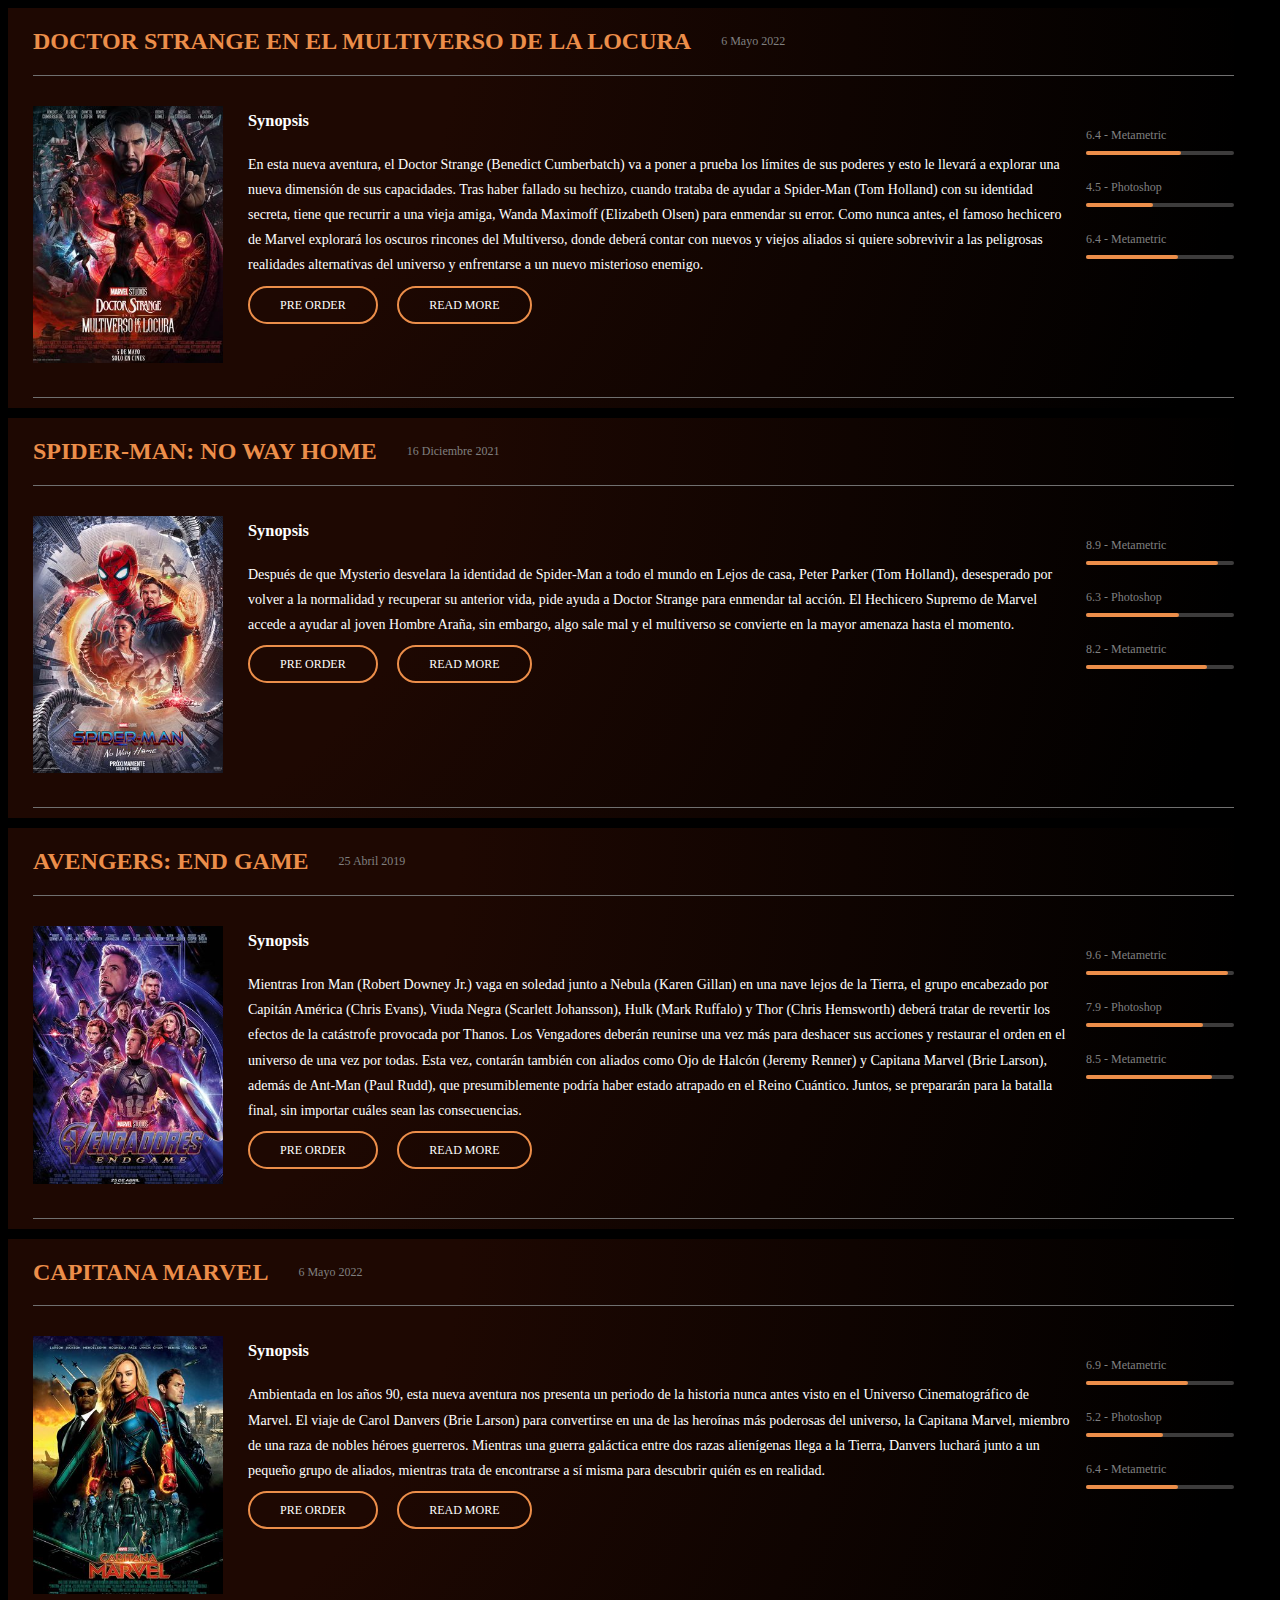
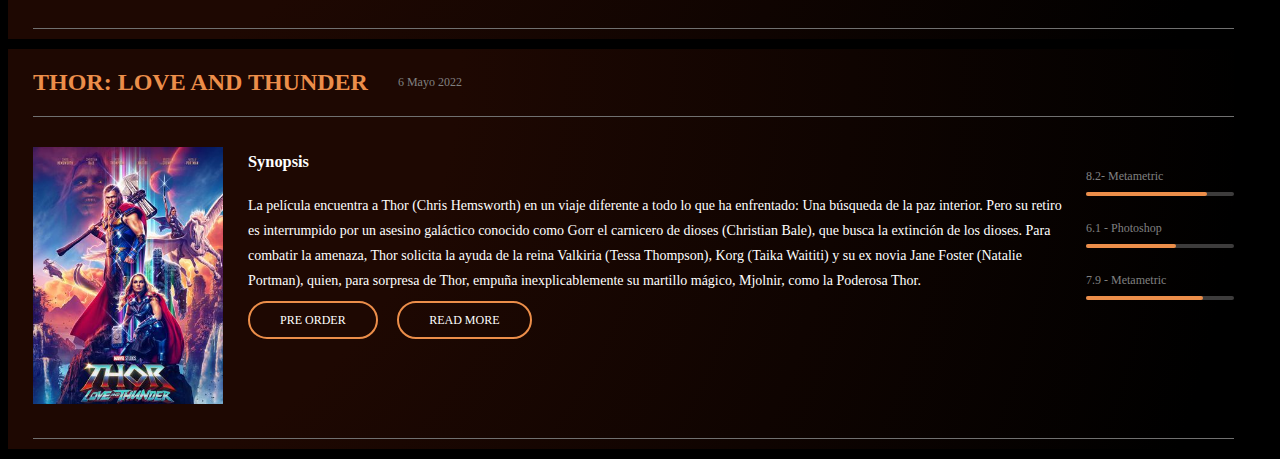
==== peliculas.html @ 1c9969d5 "primer commit" ====
<!DOCTYPE html>
<html lang="en">
<head>
    <meta charset="UTF-8">
    <meta http-equiv="X-UA-Compatible" content="IE=edge">
    <meta name="viewport" content="width=device-width, initial-scale=1.0">
    <link rel="stylesheet" href="css/style.css">
    <title>Document</title>
</head>
<body>
    <section>
        <article class="card">
            <div class="card-header">
                <div class="title"><h2>Doctor Strange en el multiverso de la locura</h2></div>
                <div class="date">6 Mayo 2022</div>
                <div class="redes">
                    <a href=""><i class="facebook"></i></a>
                </div>
            </div>
            <div class="card-content">
                <div class="poster">
                    <img src="images/doctor-strange-poster.jpg" alt="Poster Doctor Strange 2">
                </div>
                <div class="descripcion">
                    <h3>Synopsis</h3>
                    <p>En esta nueva aventura, el Doctor Strange (Benedict Cumberbatch) va a poner a prueba los límites de sus poderes y esto le llevará a explorar una nueva dimensión de sus capacidades. Tras haber fallado su hechizo, cuando trataba de ayudar a Spider-Man (Tom Holland) con su identidad secreta,  tiene que recurrir a una vieja amiga, Wanda Maximoff (Elizabeth Olsen) para enmendar su error. Como nunca antes, el famoso hechicero de Marvel explorará los oscuros rincones del Multiverso, donde deberá contar con nuevos y viejos aliados si quiere sobrevivir a las peligrosas realidades alternativas del universo y enfrentarse a un nuevo misterioso enemigo.</p>
                    <a href="" class="orden boton">PRE ORDER</a>
                    <a href="" class="leer-mas boton">READ MORE</a>
                </div>
                <div class="valoracion">
                    <p class="metricas">6.4 - Metametric</p>
                    <div class="barra">
                        <div class="puntaje" style="width: 64%;"></div>
                    </div>
                    <p class="metricas">4.5 - Photoshop</p>
                    <div class="barra">
                        <div class="puntaje" style="width: 45%;"></div>
                    </div>
                    <p class="metricas">6.4 - Metametric</p>
                    <div class="barra">
                        <div class="puntaje" style="width: 62%;"></div>
                    </div>
                </div>
            </div>
        </article>
        <article class="card">
            <div class="card-header">
                <div class="title"><h2>Spider-Man: No Way Home</h2></div>
                <div class="date">16 Diciembre 2021</div>
                <div class="redes">
                    <a href=""><i class="facebook"></i></a>
                </div>
            </div>
            <div class="card-content">
                <div class="poster">
                    <img src="images/Spiderman_no_way_home.jpg" alt="Poster Spiderman No Way Home">
                </div>
                <div class="descripcion">
                    <h3>Synopsis</h3>
                    <p>Después de que Mysterio desvelara la identidad de Spider-Man a todo el mundo en Lejos de casa, Peter Parker (Tom Holland), desesperado por volver a la normalidad y recuperar su anterior vida, pide ayuda a Doctor Strange para enmendar tal acción. El Hechicero Supremo de Marvel accede a ayudar al joven Hombre Araña, sin embargo, algo sale mal y el multiverso se convierte en la mayor amenaza hasta el momento.</p>
                    <a href="" class="orden boton">PRE ORDER</a>
                    <a href="" class="leer-mas boton">READ MORE</a>
                </div>
                <div class="valoracion">
                    <p class="metricas">8.9 - Metametric</p>
                    <div class="barra">
                        <div class="puntaje" style="width: 89%;"></div>
                    </div>
                    <p class="metricas">6.3 - Photoshop</p>
                    <div class="barra">
                        <div class="puntaje" style="width: 63%;"></div>
                    </div>
                    <p class="metricas">8.2 - Metametric</p>
                    <div class="barra">
                        <div class="puntaje" style="width: 82%;"></div>
                    </div>
                </div>
            </div>
        </article>
        <article class="card">
            <div class="card-header">
                <div class="title"><h2>Avengers: End Game</h2></div>
                <div class="date">25 Abril 2019</div>
                <div class="redes">
                    <a href=""><i class="facebook"></i></a>
                </div>
            </div>
            <div class="card-content">
                <div class="poster">
                    <img src="images/avengers_end_game.jpg" alt="Poster Avengers End Game">
                </div>
                <div class="descripcion">
                    <h3>Synopsis</h3>
                    <p>Mientras Iron Man (Robert Downey Jr.) vaga en soledad junto a Nebula (Karen Gillan) en una nave lejos de la Tierra, el grupo encabezado por Capitán América (Chris Evans), Viuda Negra (Scarlett Johansson), Hulk (Mark Ruffalo) y Thor (Chris Hemsworth) deberá tratar de revertir los efectos de la catástrofe provocada por Thanos. Los Vengadores deberán reunirse una vez más para deshacer sus acciones y restaurar el orden en el universo de una vez por todas. Esta vez, contarán también con aliados como Ojo de Halcón (Jeremy Renner) y Capitana Marvel (Brie Larson), además de Ant-Man (Paul Rudd), que presumiblemente podría haber estado atrapado en el Reino Cuántico. Juntos, se prepararán para la batalla final, sin importar cuáles sean las consecuencias.</p>
                    <a href="" class="orden boton">PRE ORDER</a>
                    <a href="" class="leer-mas boton">READ MORE</a>
                </div>
                <div class="valoracion">
                    <p class="metricas">9.6 - Metametric</p>
                    <div class="barra">
                        <div class="puntaje" style="width: 96%;"></div>
                    </div>
                    <p class="metricas">7.9 - Photoshop</p>
                    <div class="barra">
                        <div class="puntaje" style="width: 79%;"></div>
                    </div>
                    <p class="metricas">8.5 - Metametric</p>
                    <div class="barra">
                        <div class="puntaje" style="width: 85%;"></div>
                    </div>
                </div>
            </div>
        </article>
        <article class="card">
            <div class="card-header">
                <div class="title"><h2>Capitana Marvel</h2></div>
                <div class="date">6 Mayo 2022</div>
                <div class="redes">
                    <a href=""><i class="facebook"></i></a>
                </div>
            </div>
            <div class="card-content">
                <div class="poster">
                    <img src="images/capitana_marvel.jpg" alt="Poster Capitana Marvel">
                </div>
                <div class="descripcion">
                    <h3>Synopsis</h3>
                    <p>Ambientada en los años 90, esta nueva aventura nos presenta un periodo de la historia nunca antes visto en el Universo Cinematográfico de Marvel. El viaje de Carol Danvers (Brie Larson) para convertirse en una de las heroínas más poderosas del universo, la Capitana Marvel, miembro de una raza de nobles héroes guerreros. Mientras una guerra galáctica entre dos razas alienígenas llega a la Tierra, Danvers luchará junto a un pequeño grupo de aliados, mientras trata de encontrarse a sí misma para descubrir quién es en realidad.</p>
                    <a href="" class="orden boton">PRE ORDER</a>
                    <a href="" class="leer-mas boton">READ MORE</a>
                </div>
                <div class="valoracion">
                    <p class="metricas">6.9 - Metametric</p>
                    <div class="barra">
                        <div class="puntaje" style="width: 69%;"></div>
                    </div>
                    <p class="metricas">5.2 - Photoshop</p>
                    <div class="barra">
                        <div class="puntaje" style="width: 52%;"></div>
                    </div>
                    <p class="metricas">6.4 - Metametric</p>
                    <div class="barra">
                        <div class="puntaje" style="width: 62%;"></div>
                    </div>
                </div>
            </div>
        </article>
        <article class="card">
            <div class="card-header">
                <div class="title"><h2>Thor: Love and Thunder</h2></div>
                <div class="date">6 Mayo 2022</div>
                <div class="redes">
                    <a href=""><i class="facebook"></i></a>
                </div>
            </div>
            <div class="card-content">
                <div class="poster">
                    <img src="images/thor_love_and_thunder.jpg" alt="Poster Thor Love and Thunder">
                </div>
                <div class="descripcion">
                    <h3>Synopsis</h3>
                    <p>La película encuentra a Thor (Chris Hemsworth) en un viaje diferente a todo lo que ha enfrentado: Una búsqueda de la paz interior. Pero su retiro es interrumpido por un asesino galáctico conocido como Gorr el carnicero de dioses (Christian Bale), que busca la extinción de los dioses. Para combatir la amenaza, Thor solicita la ayuda de la reina Valkiria (Tessa Thompson), Korg (Taika Waititi) y su ex novia Jane Foster (Natalie Portman), quien, para sorpresa de Thor, empuña inexplicablemente su martillo mágico, Mjolnir, como la Poderosa Thor.</p>
                    <a href="" class="orden boton">PRE ORDER</a>
                    <a href="" class="leer-mas boton">READ MORE</a>
                </div>
                <div class="valoracion">
                    <p class="metricas">8.2- Metametric</p>
                    <div class="barra">
                        <div class="puntaje" style="width: 82%;"></div>
                    </div>
                    <p class="metricas">6.1 - Photoshop</p>
                    <div class="barra">
                        <div class="puntaje" style="width: 61%;"></div>
                    </div>
                    <p class="metricas">7.9 - Metametric</p>
                    <div class="barra">
                        <div class="puntaje" style="width: 79%;"></div>
                    </div>
                </div>
            </div>
        </article>
    </section>
</body>
</html>
---- css/style.css ----
.fondo{
    background-image: url("../images/fondo.jpg");
    background-position: center center;
    height: 640px;
    display: flex;
    flex-flow: column wrap;
    justify-content: center;
    align-items: center;

}
.principal{
    margin: 10px;
    padding: 10px;
    background-color: rgb(255, 0, 0);
    color: white;
    text-align: center;
    border-radius: 6px;
    text-decoration: none;
    font-weight: bold;
}

/* peliculas */
body{
    background-color: black;
}
.card{
    width: 95%;
    display: flex;
    flex-flow: column wrap;
    background: radial-gradient( farthest-corner circle at left top, rgb(30, 8, 2) 35%, rgb(0, 0, 0) 96%);
    padding: 0px 0px 10px 25px;
    margin-bottom: 10px;
}
.card-header{
    display: flex;
    flex-direction: row;
    align-items: center;
}
.date{
    color: gray;
    font-size: 12px;
    padding-left: 30px;
}
.card-content{
    display: flex;
    flex-direction: row;
    color: white;
    padding-top: 30px;
    padding-bottom: 30px;
    border-top: 1px solid #707070;
    border-bottom: 1px solid #707070;
}
.poster{
    width: 190px;
}
.poster img{
    width: 190px;
    height: auto;
}
.descripcion{
    padding-right: 10px;
    padding-left: 25px;
    width: 70%;
    font-size: 14px;
    line-height: 1.8;
}
.boton{
    color: white;
    text-decoration: none;
    border: 2px solid #ec8e4a;
    border-radius: 20px;
    padding: 10px 30px;
    margin-right: 16px;
    font-size: 12px;
}
.valoracion{
    width: 150px;
    padding-top: 10px;
}
.metricas{
    color: gray;
    font-size: 12px;
    margin-bottom: 8px;
}
.barra{
    color: gray;
    width: 100%;
    height: 4px;
    border: 0px solid #3d3c3c;
    background-color: #3d3c3c;
    border-radius: 4px;
    margin-bottom: 25px;
}
.puntaje{
    height: 4px;
    border: 0px solid #ec8e4a;
    background-color: #ec8e4a;
    border-radius: 4px;
}
h2{
    color: #ec8e4a;
    text-transform: uppercase;
}
.descripcion h3{
    margin-top: 0px;
}
/*div{
    border: 1px solid #ffffff;
}*/
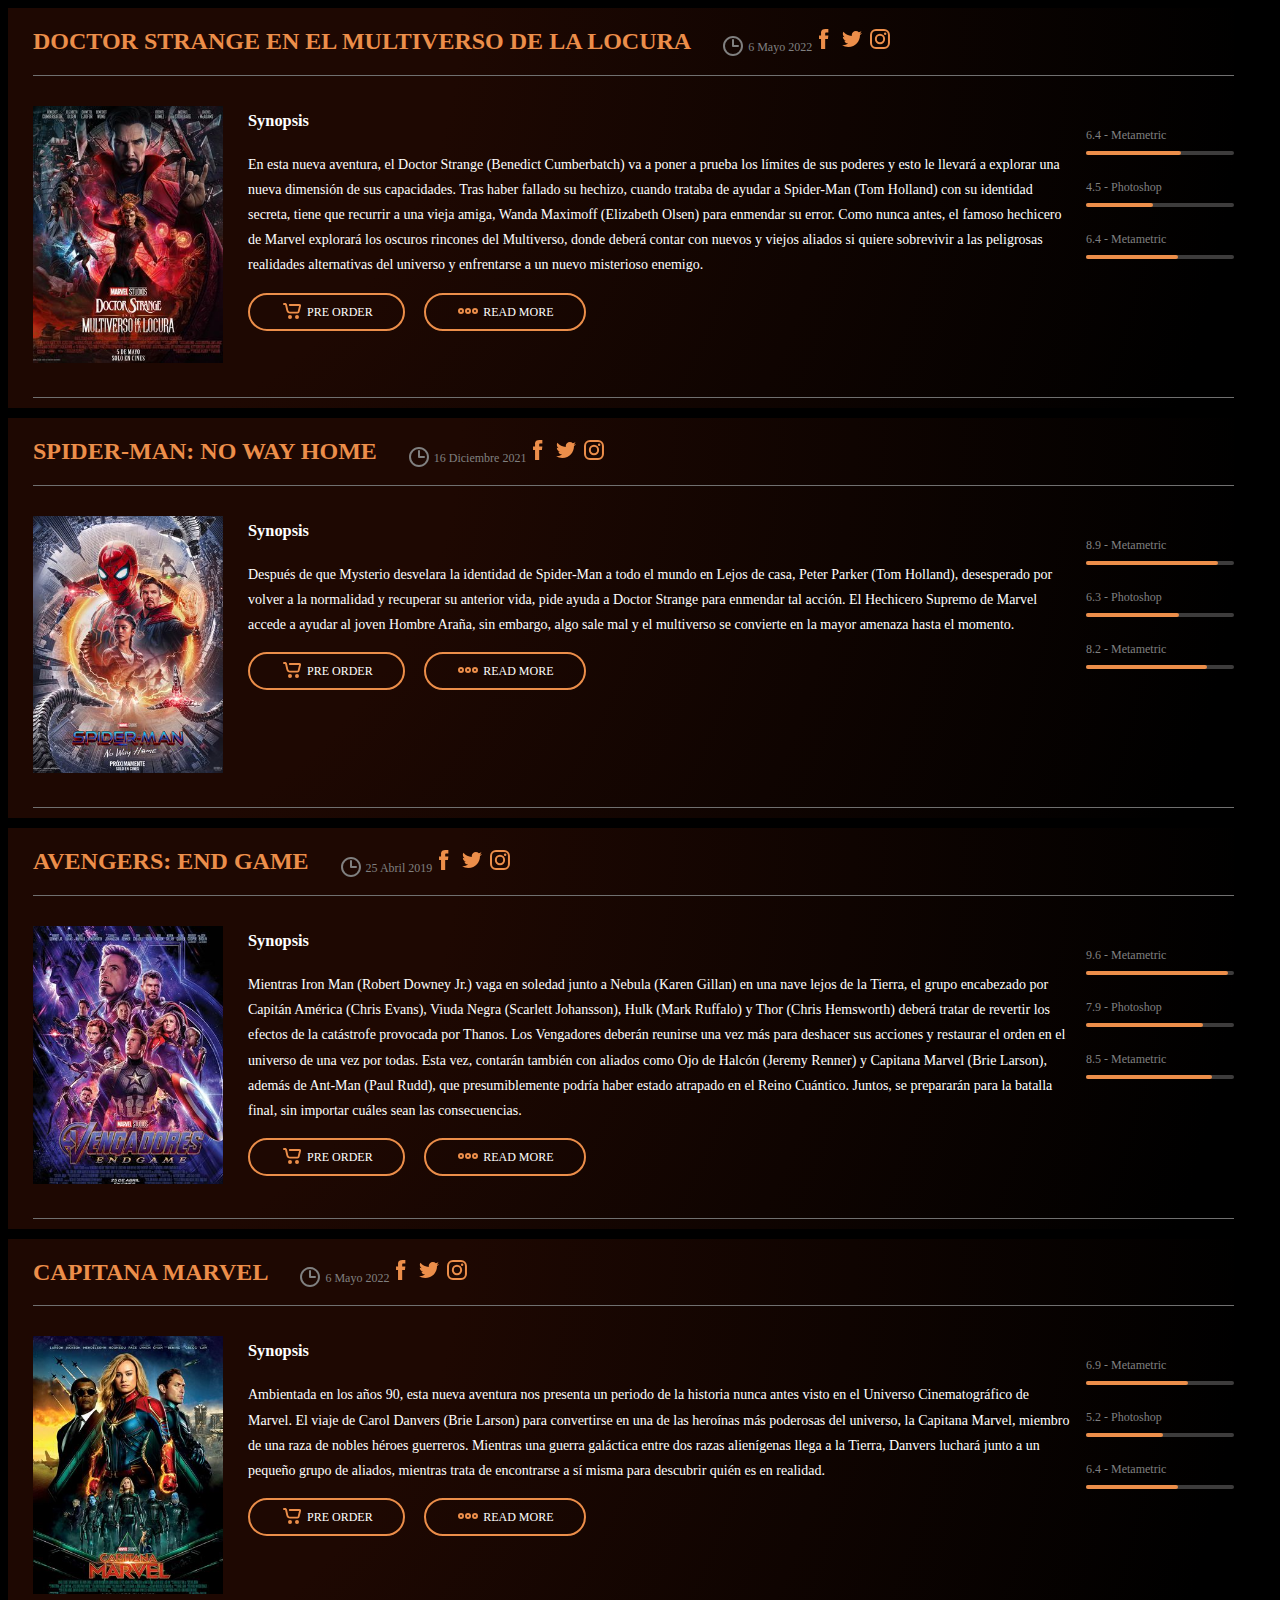
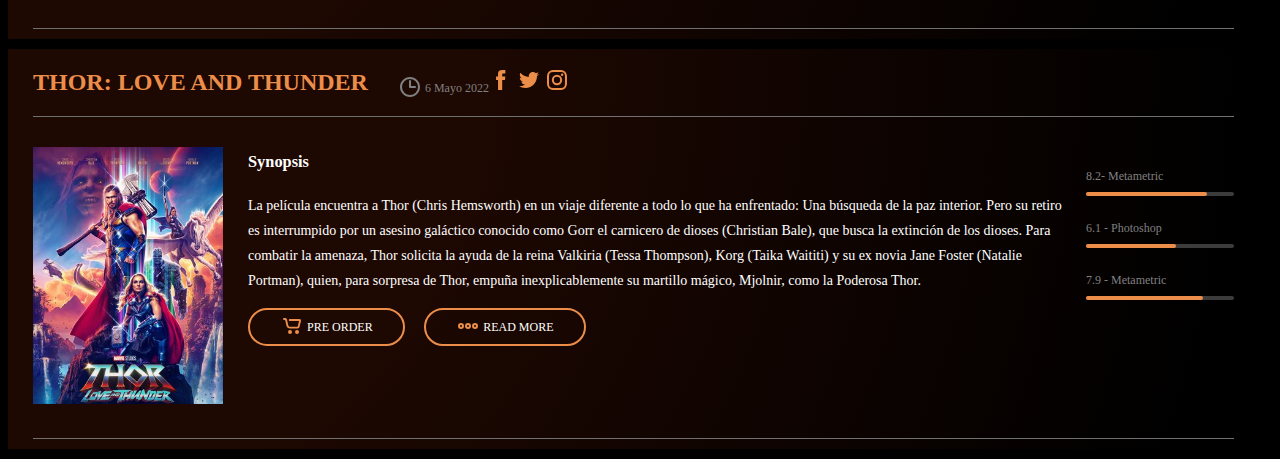
==== commit 81677c97: "version 0.1 el primer commit" ====
--- a/peliculas.html
+++ b/peliculas.html
@@ -12,9 +12,11 @@
         <article class="card">
             <div class="card-header">
                 <div class="title"><h2>Doctor Strange en el multiverso de la locura</h2></div>
-                <div class="date">6 Mayo 2022</div>
+                <div class="date"><img src="images/clock.svg" alt="clock" class="icon-boton"> 6 Mayo 2022</div>
                 <div class="redes">
-                    <a href=""><i class="facebook"></i></a>
+                    <a href="https://facebook.com"><img src="images/facebook.svg" alt="facebook" class="icon-social"></a>
+                    <a href="https://twitter.com"><img src="images/twitter.svg" alt="twitter" class="icon-social"></a>
+                    <a href="https://instagram.com"><img src="images/instagram.svg" alt="instagram" class="icon-social"></a>
                 </div>
             </div>
             <div class="card-content">
@@ -24,8 +26,8 @@
                 <div class="descripcion">
                     <h3>Synopsis</h3>
                     <p>En esta nueva aventura, el Doctor Strange (Benedict Cumberbatch) va a poner a prueba los límites de sus poderes y esto le llevará a explorar una nueva dimensión de sus capacidades. Tras haber fallado su hechizo, cuando trataba de ayudar a Spider-Man (Tom Holland) con su identidad secreta,  tiene que recurrir a una vieja amiga, Wanda Maximoff (Elizabeth Olsen) para enmendar su error. Como nunca antes, el famoso hechicero de Marvel explorará los oscuros rincones del Multiverso, donde deberá contar con nuevos y viejos aliados si quiere sobrevivir a las peligrosas realidades alternativas del universo y enfrentarse a un nuevo misterioso enemigo.</p>
-                    <a href="" class="orden boton">PRE ORDER</a>
-                    <a href="" class="leer-mas boton">READ MORE</a>
+                    <a href="" class="orden boton"><img src="images/shopping-cart.svg" alt="cart" class="icon-boton"> PRE ORDER</a>
+                    <a href="" class="leer-mas boton"><img src="images/more-horizontal.svg" alt="mas-info" class="icon-boton"> READ MORE</a>
                 </div>
                 <div class="valoracion">
                     <p class="metricas">6.4 - Metametric</p>
@@ -46,9 +48,11 @@
         <article class="card">
             <div class="card-header">
                 <div class="title"><h2>Spider-Man: No Way Home</h2></div>
-                <div class="date">16 Diciembre 2021</div>
+                <div class="date"><img src="images/clock.svg" alt="clock" class="icon-boton"> 16 Diciembre 2021</div>
                 <div class="redes">
-                    <a href=""><i class="facebook"></i></a>
+                    <a href="https://facebook.com"><img src="images/facebook.svg" alt="facebook" class="icon-social"></a>
+                    <a href="https://twitter.com"><img src="images/twitter.svg" alt="twitter" class="icon-social"></a>
+                    <a href="https://instagram.com"><img src="images/instagram.svg" alt="instagram" class="icon-social"></a>
                 </div>
             </div>
             <div class="card-content">
@@ -58,8 +62,8 @@
                 <div class="descripcion">
                     <h3>Synopsis</h3>
                     <p>Después de que Mysterio desvelara la identidad de Spider-Man a todo el mundo en Lejos de casa, Peter Parker (Tom Holland), desesperado por volver a la normalidad y recuperar su anterior vida, pide ayuda a Doctor Strange para enmendar tal acción. El Hechicero Supremo de Marvel accede a ayudar al joven Hombre Araña, sin embargo, algo sale mal y el multiverso se convierte en la mayor amenaza hasta el momento.</p>
-                    <a href="" class="orden boton">PRE ORDER</a>
-                    <a href="" class="leer-mas boton">READ MORE</a>
+                    <a href="" class="orden boton"><img src="images/shopping-cart.svg" alt="cart" class="icon-boton"> PRE ORDER</a>
+                    <a href="" class="leer-mas boton"><img src="images/more-horizontal.svg" alt="mas-info" class="icon-boton"> READ MORE</a>
                 </div>
                 <div class="valoracion">
                     <p class="metricas">8.9 - Metametric</p>
@@ -80,9 +84,11 @@
         <article class="card">
             <div class="card-header">
                 <div class="title"><h2>Avengers: End Game</h2></div>
-                <div class="date">25 Abril 2019</div>
+                <div class="date"><img src="images/clock.svg" alt="clock" class="icon-boton"> 25 Abril 2019</div>
                 <div class="redes">
-                    <a href=""><i class="facebook"></i></a>
+                    <a href="https://facebook.com"><img src="images/facebook.svg" alt="facebook" class="icon-social"></a>
+                    <a href="https://twitter.com"><img src="images/twitter.svg" alt="twitter" class="icon-social"></a>
+                    <a href="https://instagram.com"><img src="images/instagram.svg" alt="instagram" class="icon-social"></a>
                 </div>
             </div>
             <div class="card-content">
@@ -92,8 +98,8 @@
                 <div class="descripcion">
                     <h3>Synopsis</h3>
                     <p>Mientras Iron Man (Robert Downey Jr.) vaga en soledad junto a Nebula (Karen Gillan) en una nave lejos de la Tierra, el grupo encabezado por Capitán América (Chris Evans), Viuda Negra (Scarlett Johansson), Hulk (Mark Ruffalo) y Thor (Chris Hemsworth) deberá tratar de revertir los efectos de la catástrofe provocada por Thanos. Los Vengadores deberán reunirse una vez más para deshacer sus acciones y restaurar el orden en el universo de una vez por todas. Esta vez, contarán también con aliados como Ojo de Halcón (Jeremy Renner) y Capitana Marvel (Brie Larson), además de Ant-Man (Paul Rudd), que presumiblemente podría haber estado atrapado en el Reino Cuántico. Juntos, se prepararán para la batalla final, sin importar cuáles sean las consecuencias.</p>
-                    <a href="" class="orden boton">PRE ORDER</a>
-                    <a href="" class="leer-mas boton">READ MORE</a>
+                    <a href="" class="orden boton"><img src="images/shopping-cart.svg" alt="cart" class="icon-boton"> PRE ORDER</a>
+                    <a href="" class="leer-mas boton"><img src="images/more-horizontal.svg" alt="mas-info" class="icon-boton"> READ MORE</a>
                 </div>
                 <div class="valoracion">
                     <p class="metricas">9.6 - Metametric</p>
@@ -114,9 +120,11 @@
         <article class="card">
             <div class="card-header">
                 <div class="title"><h2>Capitana Marvel</h2></div>
-                <div class="date">6 Mayo 2022</div>
+                <div class="date"><img src="images/clock.svg" alt="clock" class="icon-boton"> 6 Mayo 2022</div>
                 <div class="redes">
-                    <a href=""><i class="facebook"></i></a>
+                    <a href="https://facebook.com"><img src="images/facebook.svg" alt="facebook" class="icon-social"></a>
+                    <a href="https://twitter.com"><img src="images/twitter.svg" alt="twitter" class="icon-social"></a>
+                    <a href="https://instagram.com"><img src="images/instagram.svg" alt="instagram" class="icon-social"></a>
                 </div>
             </div>
             <div class="card-content">
@@ -126,8 +134,8 @@
                 <div class="descripcion">
                     <h3>Synopsis</h3>
                     <p>Ambientada en los años 90, esta nueva aventura nos presenta un periodo de la historia nunca antes visto en el Universo Cinematográfico de Marvel. El viaje de Carol Danvers (Brie Larson) para convertirse en una de las heroínas más poderosas del universo, la Capitana Marvel, miembro de una raza de nobles héroes guerreros. Mientras una guerra galáctica entre dos razas alienígenas llega a la Tierra, Danvers luchará junto a un pequeño grupo de aliados, mientras trata de encontrarse a sí misma para descubrir quién es en realidad.</p>
-                    <a href="" class="orden boton">PRE ORDER</a>
-                    <a href="" class="leer-mas boton">READ MORE</a>
+                    <a href="" class="orden boton"><img src="images/shopping-cart.svg" alt="cart" class="icon-boton"> PRE ORDER</a>
+                    <a href="" class="leer-mas boton"><img src="images/more-horizontal.svg" alt="mas-info" class="icon-boton"> READ MORE</a>
                 </div>
                 <div class="valoracion">
                     <p class="metricas">6.9 - Metametric</p>
@@ -148,10 +156,12 @@
         <article class="card">
             <div class="card-header">
                 <div class="title"><h2>Thor: Love and Thunder</h2></div>
-                <div class="date">6 Mayo 2022</div>
+                <div class="date"><img src="images/clock.svg" alt="clock" class="icon-boton"> 6 Mayo 2022</div>
                 <div class="redes">
-                    <a href=""><i class="facebook"></i></a>
-                </div>
+                    <a href="https://facebook.com"><img src="images/facebook.svg" alt="facebook" class="icon-social"></a>
+                    <a href="https://twitter.com"><img src="images/twitter.svg" alt="twitter" class="icon-social"></a>
+                    <a href="https://instagram.com"><img src="images/instagram.svg" alt="instagram" class="icon-social"></a>
+               </div>
             </div>
             <div class="card-content">
                 <div class="poster">
@@ -160,8 +170,8 @@
                 <div class="descripcion">
                     <h3>Synopsis</h3>
                     <p>La película encuentra a Thor (Chris Hemsworth) en un viaje diferente a todo lo que ha enfrentado: Una búsqueda de la paz interior. Pero su retiro es interrumpido por un asesino galáctico conocido como Gorr el carnicero de dioses (Christian Bale), que busca la extinción de los dioses. Para combatir la amenaza, Thor solicita la ayuda de la reina Valkiria (Tessa Thompson), Korg (Taika Waititi) y su ex novia Jane Foster (Natalie Portman), quien, para sorpresa de Thor, empuña inexplicablemente su martillo mágico, Mjolnir, como la Poderosa Thor.</p>
-                    <a href="" class="orden boton">PRE ORDER</a>
-                    <a href="" class="leer-mas boton">READ MORE</a>
+                    <a href="" class="orden boton"><img src="images/shopping-cart.svg" alt="cart" class="icon-boton"> PRE ORDER</a>
+                    <a href="" class="leer-mas boton"><img src="images/more-horizontal.svg" alt="mas-info" class="icon-boton"> READ MORE</a>
                 </div>
                 <div class="valoracion">
                     <p class="metricas">8.2- Metametric</p>
--- a/css/style.css
+++ b/css/style.css
@@ -41,6 +41,9 @@
     font-size: 12px;
     padding-left: 30px;
 }
+icon-social{
+    fill: #ec8e4a;
+}
 .card-content{
     display: flex;
     flex-direction: row;
@@ -72,6 +75,10 @@
     padding: 10px 30px;
     margin-right: 16px;
     font-size: 12px;
+}
+.icon-boton{
+    position: relative;
+    top: 7px;
 }
 .valoracion{
     width: 150px;
